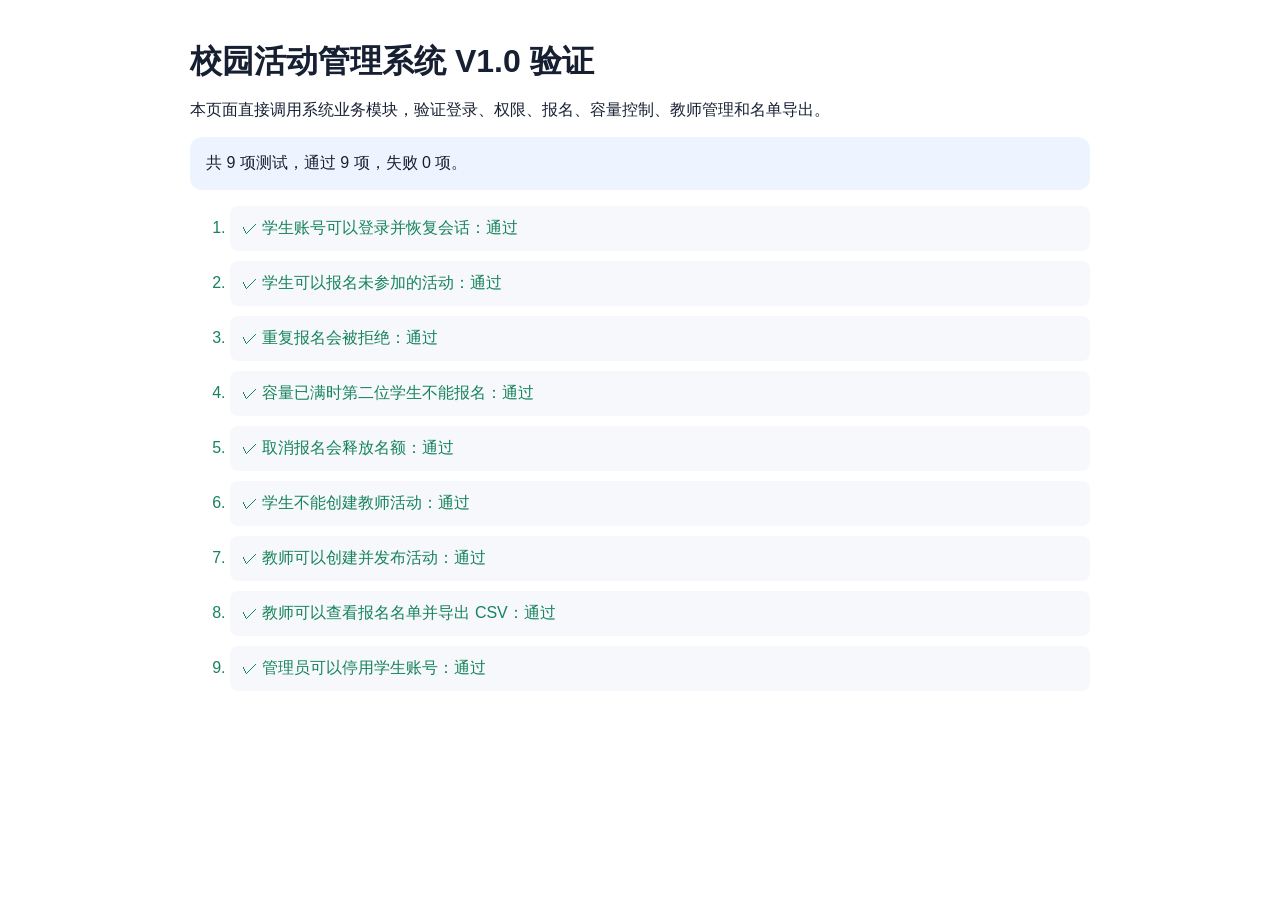
==== tests/test-runner.html @ 4d2fcd33 "test: add V1.0 browser verification suite" ====
﻿<!DOCTYPE html>
<html lang="zh-CN">
<head>
  <meta charset="UTF-8">
  <meta name="viewport" content="width=device-width, initial-scale=1.0">
  <title>校园活动管理系统 V1.0 验证</title>
  <style>
    body { max-width: 900px; margin: 40px auto; padding: 0 20px; font-family: "Microsoft YaHei UI", sans-serif; color: #172033; }
    h1 { margin-bottom: 8px; }
    .summary { padding: 16px; border-radius: 12px; background: #eef4ff; }
    li { margin: 10px 0; padding: 12px; border-radius: 8px; background: #f6f8fb; }
    .pass { color: #16835a; }
    .fail { color: #c43d4b; }
  </style>
</head>
<body>
  <h1>校园活动管理系统 V1.0 验证</h1>
  <p>本页面直接调用系统业务模块，验证登录、权限、报名、容量控制、教师管理和名单导出。</p>
  <div id="summary" class="summary">测试运行中……</div>
  <ol id="results"></ol>
  <script src="../js/store.js"></script>
  <script src="../js/auth.js"></script>
  <script src="../js/activities.js"></script>
  <script src="test-runner.js"></script>
</body>
</html>
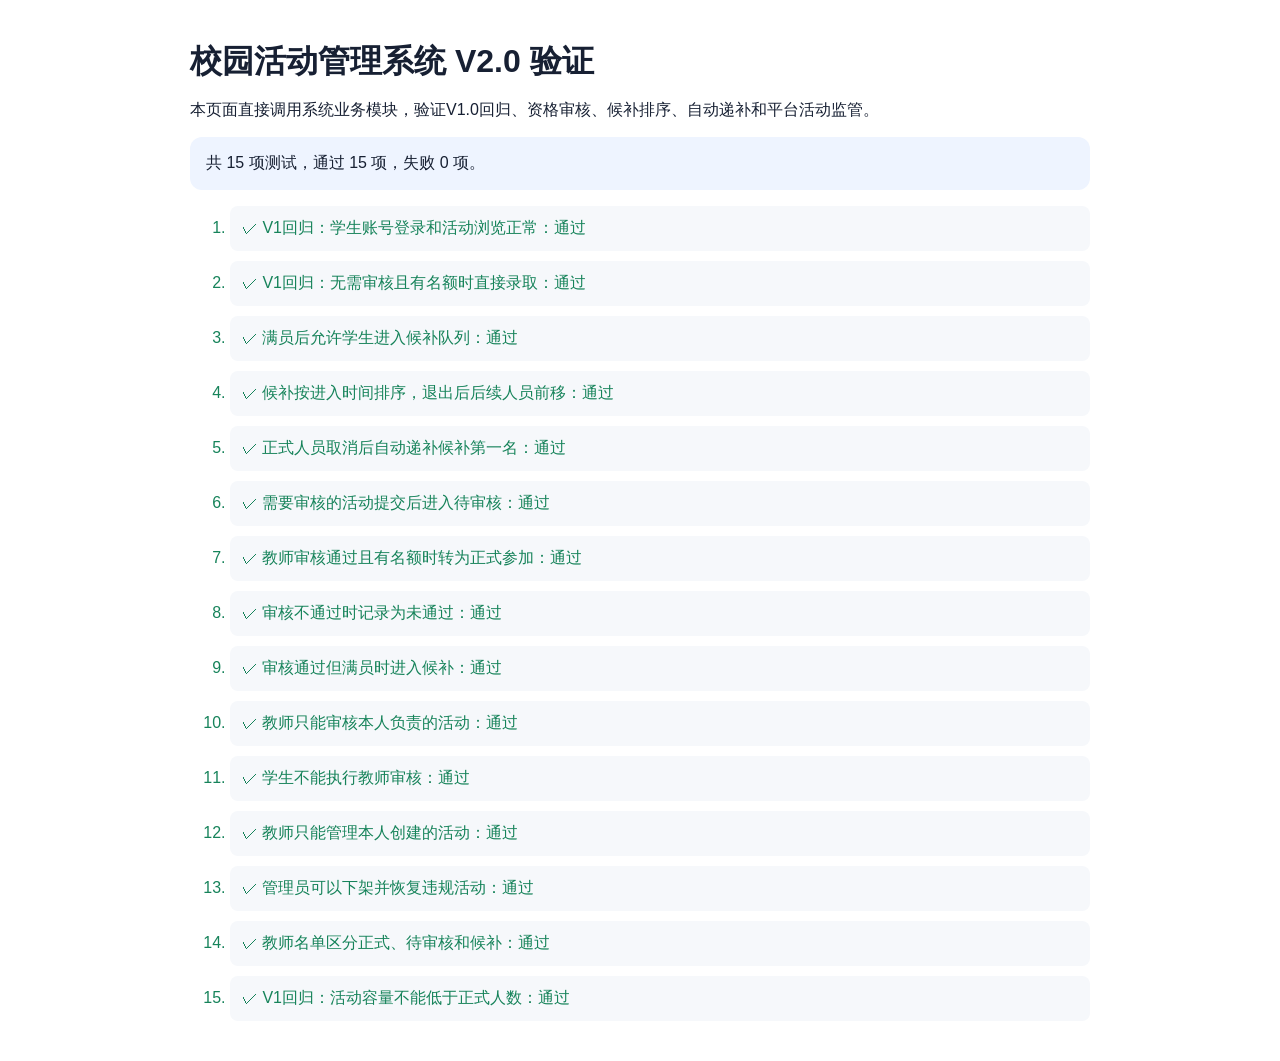
==== commit da11726d: "feat: expose V2 review and waitlist workflows in UI" ====
--- a/tests/test-runner.html
+++ b/tests/test-runner.html
@@ -1,9 +1,9 @@
-﻿<!DOCTYPE html>
+<!DOCTYPE html>
 <html lang="zh-CN">
 <head>
   <meta charset="UTF-8">
   <meta name="viewport" content="width=device-width, initial-scale=1.0">
-  <title>校园活动管理系统 V1.0 验证</title>
+  <title>校园活动管理系统 V2.0 验证</title>
   <style>
     body { max-width: 900px; margin: 40px auto; padding: 0 20px; font-family: "Microsoft YaHei UI", sans-serif; color: #172033; }
     h1 { margin-bottom: 8px; }
@@ -14,8 +14,8 @@
   </style>
 </head>
 <body>
-  <h1>校园活动管理系统 V1.0 验证</h1>
-  <p>本页面直接调用系统业务模块，验证登录、权限、报名、容量控制、教师管理和名单导出。</p>
+  <h1>校园活动管理系统 V2.0 验证</h1>
+  <p>本页面直接调用系统业务模块，验证V1.0回归、资格审核、候补排序、自动递补和平台活动监管。</p>
   <div id="summary" class="summary">测试运行中……</div>
   <ol id="results"></ol>
   <script src="../js/store.js"></script>
